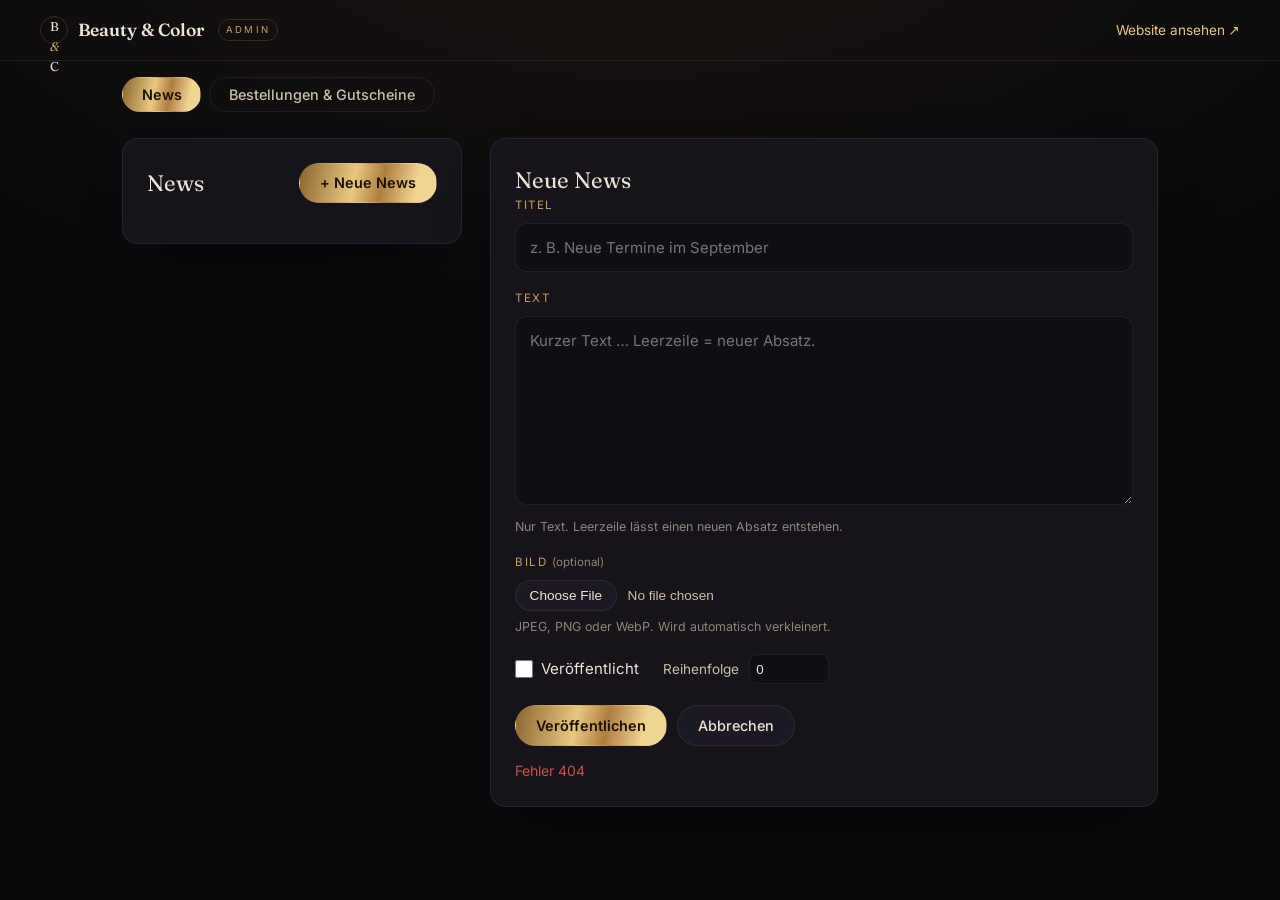
==== admin/index.html @ d02c6340 "Add News-CMS + real PayPal voucher shop (Cloudflare Functions/D1/R2/Access) - News CMS: /admin (Acce" ====
<!DOCTYPE html>
<html lang="de">
<head>
<meta charset="UTF-8">
<meta name="viewport" content="width=device-width, initial-scale=1">
<meta name="theme-color" content="#0a090c">
<meta name="robots" content="noindex,nofollow">
<title>Admin — Beauty &amp; Color Tattoo</title>
<link rel="icon" href="/favicon.ico" sizes="any">
<link rel="stylesheet" href="/assets/css/fonts.css">
<link rel="stylesheet" href="admin.css">
</head>
<body>
<header class="ad-top">
  <div class="ad-brand"><span class="ad-mark">B<em>&amp;</em>C</span> <b>Beauty &amp; Color</b><span class="ad-tag">Admin</span></div>
  <a class="ad-view" href="/" target="_blank" rel="noopener">Website ansehen ↗</a>
</header>

<nav class="ad-tabs">
  <button type="button" class="ad-tab on" data-tab="news">News</button>
  <button type="button" class="ad-tab" data-tab="orders">Bestellungen &amp; Gutscheine</button>
</nav>

<main class="ad-wrap" id="tab-news">
  <!-- Liste -->
  <section class="ad-panel ad-list">
    <div class="ad-panel-head">
      <h2>News</h2>
      <button id="newBtn" class="ad-btn ad-btn--gold" type="button">+ Neue News</button>
    </div>
    <ul id="list" class="ad-items" aria-live="polite"></ul>
    <p id="listEmpty" class="ad-empty" hidden>Noch keine News. Erstelle die erste.</p>
  </section>

  <!-- Editor -->
  <section class="ad-panel ad-editor">
    <h2 id="editorTitle">Neue News</h2>
    <form id="form" autocomplete="off">
      <label class="ad-field">
        <span>Titel</span>
        <input id="f-title" type="text" maxlength="140" required placeholder="z. B. Neue Termine im September">
      </label>

      <label class="ad-field">
        <span>Text</span>
        <textarea id="f-body" rows="7" maxlength="4000" required placeholder="Kurzer Text … Leerzeile = neuer Absatz."></textarea>
        <small>Nur Text. Leerzeile lässt einen neuen Absatz entstehen.</small>
      </label>

      <div class="ad-field">
        <span>Bild <em>(optional)</em></span>
        <input id="f-image" type="file" accept="image/jpeg,image/png,image/webp" class="ad-file">
        <div id="preview" class="ad-preview" hidden>
          <img id="prev-img" alt="Vorschau">
          <button type="button" id="rm-img" class="ad-btn ad-btn--small">Bild entfernen</button>
        </div>
        <small id="imgHint">JPEG, PNG oder WebP. Wird automatisch verkleinert.</small>
      </div>

      <div class="ad-row">
        <label class="ad-check"><input id="f-pub" type="checkbox"> <span>Veröffentlicht</span></label>
        <label class="ad-sort"><span>Reihenfolge</span><input id="f-sort" type="number" value="0" step="1"></label>
      </div>

      <div class="ad-actions">
        <button type="submit" id="saveBtn" class="ad-btn ad-btn--gold">Veröffentlichen</button>
        <button type="button" id="cancelBtn" class="ad-btn">Abbrechen</button>
        <button type="button" id="deleteBtn" class="ad-btn ad-btn--danger" hidden>Löschen</button>
      </div>
      <p id="msg" class="ad-msg" role="status"></p>
    </form>
  </section>
</main>

<section class="ad-orders" id="tab-orders" hidden>
  <div class="ad-panel">
    <div class="ad-panel-head">
      <h2>Bestellungen &amp; Gutscheine</h2>
      <button id="ordersReload" class="ad-btn" type="button">Aktualisieren</button>
    </div>
    <div id="ordersList" class="ad-orders-list" aria-live="polite"></div>
    <p id="ordersEmpty" class="ad-empty" hidden>Noch keine Bestellungen.</p>
    <p id="ordersMsg" class="ad-msg"></p>
  </div>
</section>

<script src="admin.js" defer></script>
</body>
</html>
---- assets/css/fonts.css ----
@font-face{font-family:'Fraunces';font-style:italic;font-weight:300 500;font-display:swap;src:url('../fonts/fraunces-italic-300_500-2886.woff2') format('woff2');unicode-range:U+0100-02BA, U+02BD-02C5, U+02C7-02CC, U+02CE-02D7, U+02DD-02FF, U+0304, U+0308, U+0329, U+1D00-1DBF, U+1E00-1E9F, U+1EF2-1EFF, U+2020, U+20A0-20AB, U+20AD-20C0, U+2113, U+2C60-2C7F, U+A720-A7FF;}
@font-face{font-family:'Fraunces';font-style:italic;font-weight:300 500;font-display:swap;src:url('../fonts/fraunces-italic-300_500-3052.woff2') format('woff2');unicode-range:U+0000-00FF, U+0131, U+0152-0153, U+02BB-02BC, U+02C6, U+02DA, U+02DC, U+0304, U+0308, U+0329, U+2000-206F, U+20AC, U+2122, U+2191, U+2193, U+2212, U+2215, U+FEFF, U+FFFD;}
@font-face{font-family:'Fraunces';font-style:normal;font-weight:300 600;font-display:swap;src:url('../fonts/fraunces-normal-300_600-2886.woff2') format('woff2');unicode-range:U+0100-02BA, U+02BD-02C5, U+02C7-02CC, U+02CE-02D7, U+02DD-02FF, U+0304, U+0308, U+0329, U+1D00-1DBF, U+1E00-1E9F, U+1EF2-1EFF, U+2020, U+20A0-20AB, U+20AD-20C0, U+2113, U+2C60-2C7F, U+A720-A7FF;}
@font-face{font-family:'Fraunces';font-style:normal;font-weight:300 600;font-display:swap;src:url('../fonts/fraunces-normal-300_600-3052.woff2') format('woff2');unicode-range:U+0000-00FF, U+0131, U+0152-0153, U+02BB-02BC, U+02C6, U+02DA, U+02DC, U+0304, U+0308, U+0329, U+2000-206F, U+20AC, U+2122, U+2191, U+2193, U+2212, U+2215, U+FEFF, U+FFFD;}
@font-face{font-family:'Inter';font-style:normal;font-weight:300;font-display:swap;src:url('../fonts/inter-normal-300-2886.woff2') format('woff2');unicode-range:U+0100-02BA, U+02BD-02C5, U+02C7-02CC, U+02CE-02D7, U+02DD-02FF, U+0304, U+0308, U+0329, U+1D00-1DBF, U+1E00-1E9F, U+1EF2-1EFF, U+2020, U+20A0-20AB, U+20AD-20C0, U+2113, U+2C60-2C7F, U+A720-A7FF;}
@font-face{font-family:'Inter';font-style:normal;font-weight:300;font-display:swap;src:url('../fonts/inter-normal-300-3052.woff2') format('woff2');unicode-range:U+0000-00FF, U+0131, U+0152-0153, U+02BB-02BC, U+02C6, U+02DA, U+02DC, U+0304, U+0308, U+0329, U+2000-206F, U+20AC, U+2122, U+2191, U+2193, U+2212, U+2215, U+FEFF, U+FFFD;}
@font-face{font-family:'Inter';font-style:normal;font-weight:400;font-display:swap;src:url('../fonts/inter-normal-400-2886.woff2') format('woff2');unicode-range:U+0100-02BA, U+02BD-02C5, U+02C7-02CC, U+02CE-02D7, U+02DD-02FF, U+0304, U+0308, U+0329, U+1D00-1DBF, U+1E00-1E9F, U+1EF2-1EFF, U+2020, U+20A0-20AB, U+20AD-20C0, U+2113, U+2C60-2C7F, U+A720-A7FF;}
@font-face{font-family:'Inter';font-style:normal;font-weight:400;font-display:swap;src:url('../fonts/inter-normal-400-3052.woff2') format('woff2');unicode-range:U+0000-00FF, U+0131, U+0152-0153, U+02BB-02BC, U+02C6, U+02DA, U+02DC, U+0304, U+0308, U+0329, U+2000-206F, U+20AC, U+2122, U+2191, U+2193, U+2212, U+2215, U+FEFF, U+FFFD;}
@font-face{font-family:'Inter';font-style:normal;font-weight:500;font-display:swap;src:url('../fonts/inter-normal-500-2886.woff2') format('woff2');unicode-range:U+0100-02BA, U+02BD-02C5, U+02C7-02CC, U+02CE-02D7, U+02DD-02FF, U+0304, U+0308, U+0329, U+1D00-1DBF, U+1E00-1E9F, U+1EF2-1EFF, U+2020, U+20A0-20AB, U+20AD-20C0, U+2113, U+2C60-2C7F, U+A720-A7FF;}
@font-face{font-family:'Inter';font-style:normal;font-weight:500;font-display:swap;src:url('../fonts/inter-normal-500-3052.woff2') format('woff2');unicode-range:U+0000-00FF, U+0131, U+0152-0153, U+02BB-02BC, U+02C6, U+02DA, U+02DC, U+0304, U+0308, U+0329, U+2000-206F, U+20AC, U+2122, U+2191, U+2193, U+2212, U+2215, U+FEFF, U+FFFD;}
@font-face{font-family:'Inter';font-style:normal;font-weight:600;font-display:swap;src:url('../fonts/inter-normal-600-2886.woff2') format('woff2');unicode-range:U+0100-02BA, U+02BD-02C5, U+02C7-02CC, U+02CE-02D7, U+02DD-02FF, U+0304, U+0308, U+0329, U+1D00-1DBF, U+1E00-1E9F, U+1EF2-1EFF, U+2020, U+20A0-20AB, U+20AD-20C0, U+2113, U+2C60-2C7F, U+A720-A7FF;}
@font-face{font-family:'Inter';font-style:normal;font-weight:600;font-display:swap;src:url('../fonts/inter-normal-600-3052.woff2') format('woff2');unicode-range:U+0000-00FF, U+0131, U+0152-0153, U+02BB-02BC, U+02C6, U+02DA, U+02DC, U+0304, U+0308, U+0329, U+2000-206F, U+20AC, U+2122, U+2191, U+2193, U+2212, U+2215, U+FEFF, U+FFFD;}
@font-face{font-family:'Kaushan Script';font-style:normal;font-weight:400;font-display:swap;src:url('../fonts/kaushan-script-normal-400-2886.woff2') format('woff2');unicode-range:U+0100-02BA, U+02BD-02C5, U+02C7-02CC, U+02CE-02D7, U+02DD-02FF, U+0304, U+0308, U+0329, U+1D00-1DBF, U+1E00-1E9F, U+1EF2-1EFF, U+2020, U+20A0-20AB, U+20AD-20C0, U+2113, U+2C60-2C7F, U+A720-A7FF;}
@font-face{font-family:'Kaushan Script';font-style:normal;font-weight:400;font-display:swap;src:url('../fonts/kaushan-script-normal-400-3052.woff2') format('woff2');unicode-range:U+0000-00FF, U+0131, U+0152-0153, U+02BB-02BC, U+02C6, U+02DA, U+02DC, U+0304, U+0308, U+0329, U+2000-206F, U+20AC, U+2122, U+2191, U+2193, U+2212, U+2215, U+FEFF, U+FFFD;}
---- admin/admin.css ----
/* Beauty & Color — Admin. Reduced, but same dark/gold brand tokens. */
:root{
  --black:#0a090c; --panel:#100e13; --panel-2:#16131a; --surface:#1d1922;
  --bone:#ece3d3; --bone-2:#cabfa9; --mute:#8f8676;
  --gold:#c99f56; --gold-lt:#e7c880; --danger:#c2544a;
  --line:rgba(201,159,86,.20); --line-soft:rgba(236,227,211,.08);
  --gold-grad:linear-gradient(102deg,#8a6530,#e7c880 40%,#b07d3f 60%,#f0d492 84%);
  --ff-disp:"Fraunces",Georgia,serif; --ff-sans:"Inter",system-ui,sans-serif;
  --r:12px;
}
*{margin:0;padding:0;box-sizing:border-box}
body{font-family:var(--ff-sans);background:var(--black);color:var(--bone);
  font-size:15px;line-height:1.55;-webkit-font-smoothing:antialiased;min-height:100vh}
body::before{content:"";position:fixed;inset:0;z-index:0;pointer-events:none;
  background:radial-gradient(120% 80% at 50% -10%,rgba(120,86,44,.14),transparent 58%),var(--black)}
button{font-family:inherit;cursor:pointer}
a{color:var(--gold-lt);text-decoration:none}

.ad-top{position:relative;z-index:1;display:flex;align-items:center;justify-content:space-between;
  padding:16px clamp(16px,4vw,40px);border-bottom:1px solid var(--line-soft)}
.ad-brand{display:flex;align-items:center;gap:.6rem;font-family:var(--ff-disp);font-size:1.1rem}
.ad-mark{border:1px solid var(--line);border-radius:50%;width:2.2em;height:2.2em;display:grid;place-items:center;font-size:.8rem}
.ad-mark em{font-style:italic;background:var(--gold-grad);-webkit-background-clip:text;background-clip:text;color:transparent}
.ad-tag{font-family:var(--ff-sans);font-size:.6rem;letter-spacing:.24em;text-transform:uppercase;
  color:var(--gold);border:1px solid var(--line);border-radius:100px;padding:.3em .7em;margin-left:.3rem}
.ad-view{font-size:.85rem}

.ad-wrap{position:relative;z-index:1;display:grid;grid-template-columns:340px 1fr;gap:clamp(16px,2.5vw,28px);
  padding:clamp(16px,3vw,32px);max-width:1100px;margin:0 auto;align-items:start}
.ad-panel{background:var(--panel-2);border:1px solid var(--line-soft);border-radius:16px;
  padding:clamp(16px,2.4vw,24px);box-shadow:0 30px 60px -30px rgba(0,0,0,.8)}
.ad-panel-head{display:flex;align-items:center;justify-content:space-between;margin-bottom:1rem}
.ad-panel h2{font-family:var(--ff-disp);font-weight:400;font-size:1.4rem}

.ad-items{list-style:none;display:flex;flex-direction:column;gap:.5rem}
.ad-item{border:1px solid var(--line-soft);border-radius:var(--r);padding:.8rem .9rem;background:var(--panel);
  cursor:pointer;transition:.25s;display:flex;flex-direction:column;gap:.25rem}
.ad-item:hover{border-color:var(--line)}
.ad-item.active{border-color:var(--gold);background:var(--surface)}
.ad-item b{font-family:var(--ff-disp);font-weight:400;font-size:1.02rem;color:var(--bone)}
.ad-item-meta{display:flex;gap:.5rem;align-items:center;font-size:.72rem;color:var(--mute)}
.ad-badge{font-size:.6rem;letter-spacing:.1em;text-transform:uppercase;padding:.25em .6em;border-radius:100px;border:1px solid var(--line-soft)}
.ad-badge--on{color:#0a1f10;background:var(--gold-grad);border-color:transparent;font-weight:600}
.ad-badge--off{color:var(--mute)}
.ad-empty{color:var(--mute);font-size:.9rem;padding:.5rem 0}

.ad-field{display:block;margin-bottom:1.1rem}
.ad-field>span{display:block;font-size:.72rem;letter-spacing:.14em;text-transform:uppercase;color:var(--gold);margin-bottom:.5rem}
.ad-field>span em{color:var(--mute);font-style:normal;text-transform:none;letter-spacing:0}
.ad-field input[type=text],.ad-field textarea{width:100%;background:var(--panel);border:1px solid var(--line-soft);
  border-radius:var(--r);color:var(--bone);padding:.8em .9em;font:inherit;transition:border-color .25s}
.ad-field input:focus,.ad-field textarea:focus{outline:none;border-color:var(--gold)}
.ad-field textarea{resize:vertical}
.ad-field small{display:block;color:var(--mute);font-size:.78rem;margin-top:.4rem}
.ad-file{width:100%;font-size:.85rem;color:var(--bone-2)}
.ad-file::file-selector-button{font-family:inherit;background:var(--surface);color:var(--bone);
  border:1px solid var(--line-soft);border-radius:100px;padding:.5em 1em;margin-right:.8em;cursor:pointer}

.ad-preview{margin-top:.8rem;display:flex;align-items:center;gap:.8rem}
.ad-preview[hidden]{display:none}
.ad-preview img{width:120px;height:76px;object-fit:cover;border-radius:8px;border:1px solid var(--line)}

.ad-row{display:flex;gap:1.5rem;align-items:center;flex-wrap:wrap;margin-bottom:1.3rem}
.ad-check{display:flex;align-items:center;gap:.5rem;cursor:pointer}
.ad-check input{width:18px;height:18px;accent-color:var(--gold)}
.ad-sort{display:flex;align-items:center;gap:.6rem;font-size:.85rem;color:var(--bone-2)}
.ad-sort input{width:80px;background:var(--panel);border:1px solid var(--line-soft);border-radius:8px;color:var(--bone);padding:.5em}

.ad-actions{display:flex;gap:.6rem;flex-wrap:wrap;align-items:center}
.ad-btn{background:var(--surface);color:var(--bone);border:1px solid var(--line-soft);border-radius:100px;
  padding:.75em 1.4em;font-size:.9rem;font-weight:500;transition:.25s}
.ad-btn:hover{border-color:var(--gold)}
.ad-btn--gold{background:var(--gold-grad);color:#1a1206;border-color:transparent;font-weight:600}
.ad-btn--gold:hover{filter:brightness(1.07)}
.ad-btn--danger{color:var(--danger);border-color:rgba(194,84,74,.4);margin-left:auto}
.ad-btn--danger:hover{background:var(--danger);color:#fff;border-color:var(--danger)}
.ad-btn--small{padding:.5em 1em;font-size:.82rem}
.ad-btn[disabled]{opacity:.5;pointer-events:none}

.ad-msg{margin-top:.9rem;font-size:.88rem;min-height:1.2em}
.ad-msg.ok{color:var(--gold-lt)}
.ad-msg.err{color:var(--danger)}

/* tabs */
.ad-tabs{position:relative;z-index:1;display:flex;gap:.5rem;max-width:1100px;margin:1rem auto -.4rem;padding:0 clamp(16px,3vw,32px)}
.ad-tab{background:transparent;color:var(--bone-2);border:1px solid var(--line-soft);border-radius:100px;padding:.55em 1.3em;font-size:.9rem;font-weight:500;font-family:inherit;transition:.25s}
.ad-tab:hover{border-color:var(--gold)}
.ad-tab.on{background:var(--gold-grad);color:#1a1206;border-color:transparent;font-weight:600}

/* orders */
.ad-orders{position:relative;z-index:1;max-width:1100px;margin:0 auto;padding:clamp(16px,3vw,32px)}
.ad-orders-list{display:flex;flex-direction:column;gap:.8rem}
.ad-order{border:1px solid var(--line-soft);border-radius:12px;background:var(--panel);padding:1rem 1.1rem}
.ad-order-head{display:flex;justify-content:space-between;align-items:flex-start;gap:1rem}
.ad-order-head b{font-family:var(--ff-disp);font-weight:400;font-size:1.05rem;color:var(--bone)}
.ad-order-meta{font-size:.78rem;color:var(--mute);margin-top:.2rem}
.ad-voucher{display:flex;align-items:center;gap:.8rem;flex-wrap:wrap;border-top:1px solid var(--line-soft);padding-top:.6rem;margin-top:.6rem}
.ad-vcode{font-family:var(--ff-disp);letter-spacing:.08em;color:var(--gold-lt);font-size:1rem}
.ad-vval{color:var(--bone-2);font-size:.85rem}
.ad-vstat{font-size:.6rem;letter-spacing:.1em;text-transform:uppercase;padding:.25em .6em;border-radius:100px;border:1px solid var(--line-soft);color:var(--bone-2)}
.ad-vstat--active{color:#0a1f10;background:var(--gold-grad);border-color:transparent;font-weight:600}
.ad-vstat--redeemed,.ad-vstat--cancelled,.ad-vstat--expired{color:#c2544a;border-color:rgba(194,84,74,.4)}
.ad-vact{margin-left:auto;display:flex;gap:.4rem;flex-wrap:wrap}

@media(max-width:760px){ .ad-wrap{grid-template-columns:1fr} .ad-vact{margin-left:0;width:100%} }
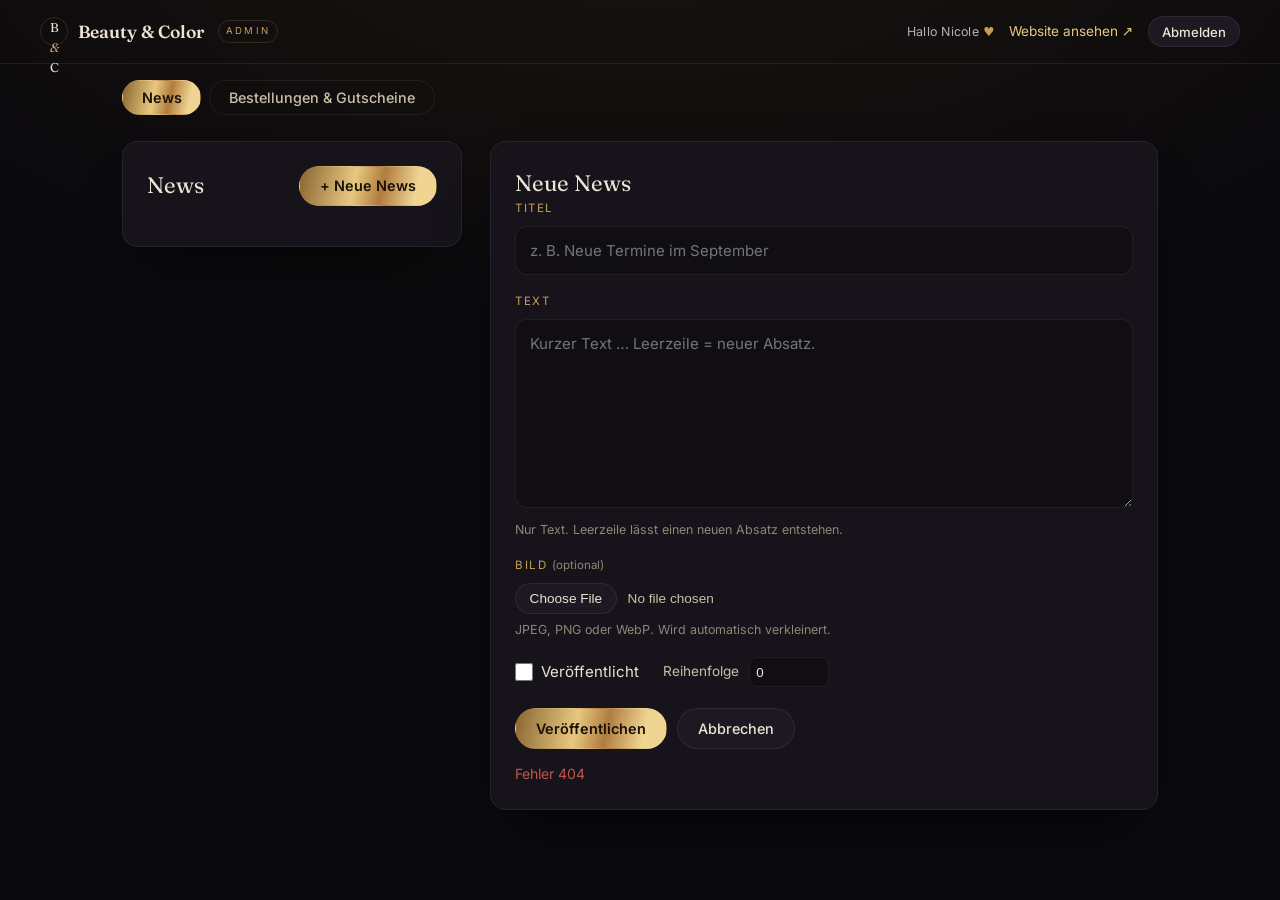
==== commit 7991d397: "Eigener Admin-Login statt Cloudflare Access /admin wird jetzt durch einen selbst gebauten Login gesc" ====
--- a/admin/index.html
+++ b/admin/index.html
@@ -13,7 +13,11 @@
 <body>
 <header class="ad-top">
   <div class="ad-brand"><span class="ad-mark">B<em>&amp;</em>C</span> <b>Beauty &amp; Color</b><span class="ad-tag">Admin</span></div>
-  <a class="ad-view" href="/" target="_blank" rel="noopener">Website ansehen ↗</a>
+  <div class="ad-top-right">
+    <span class="ad-hello" id="adHello">Hallo Nicole <span class="ad-heart">&#9829;</span></span>
+    <a class="ad-view" href="/" target="_blank" rel="noopener">Website ansehen ↗</a>
+    <button type="button" id="logoutBtn" class="ad-btn ad-btn--small">Abmelden</button>
+  </div>
 </header>
 
 <nav class="ad-tabs">
--- a/admin/admin.css
+++ b/admin/admin.css
@@ -103,3 +103,9 @@
 .ad-vact{margin-left:auto;display:flex;gap:.4rem;flex-wrap:wrap}
 
 @media(max-width:760px){ .ad-wrap{grid-template-columns:1fr} .ad-vact{margin-left:0;width:100%} }
+
+/* Kopfzeile rechts: Begrüßung + Abmelden (eigener Login, kein Cloudflare Access) */
+.ad-top-right{display:flex;align-items:center;gap:.9rem;flex-wrap:wrap;justify-content:flex-end}
+.ad-hello{font-size:.78rem;color:#b9aeb4;letter-spacing:.02em;white-space:nowrap}
+.ad-heart{color:#c99f56}
+@media (max-width:560px){.ad-hello{display:none}}
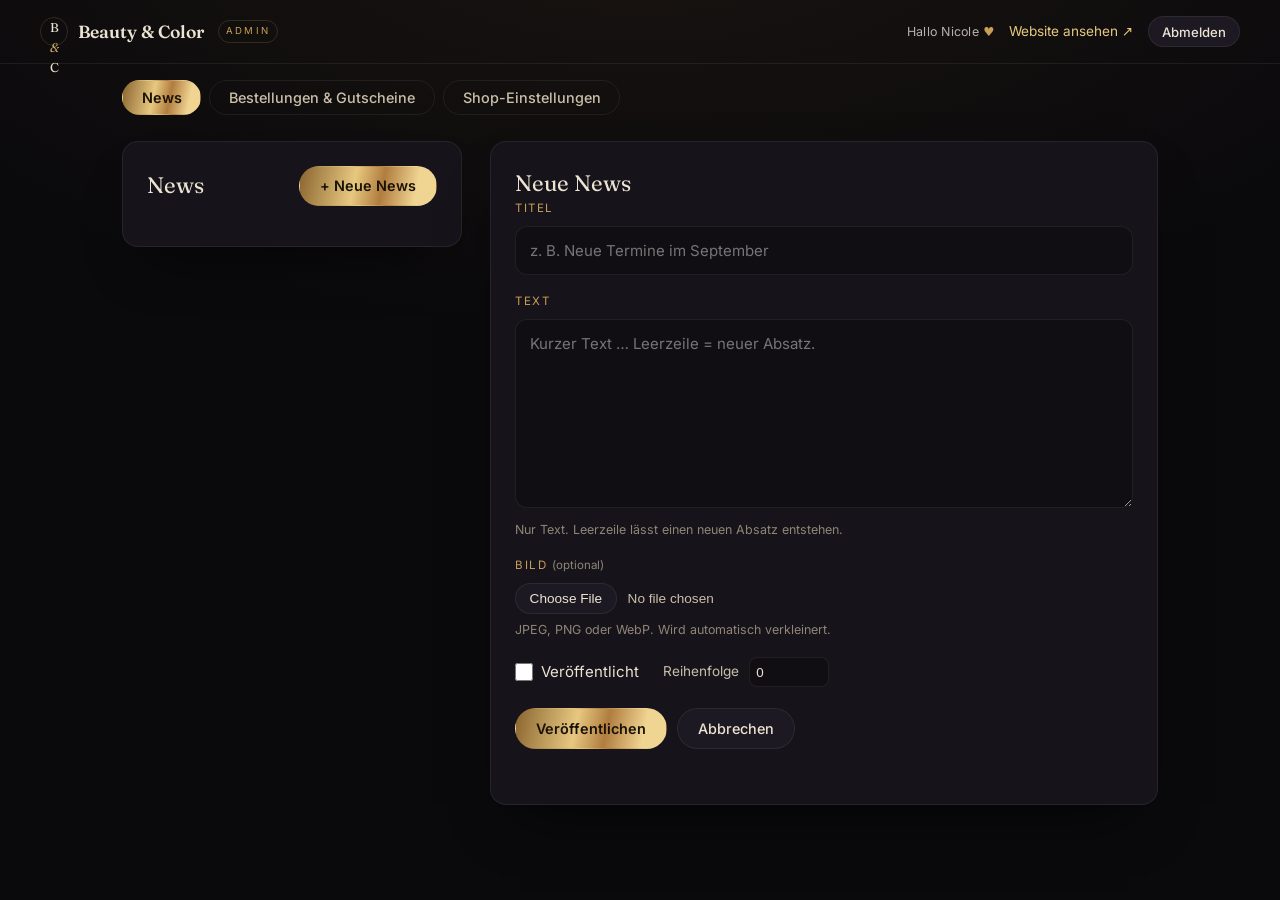
==== commit 6190edc8: "Shop-Einstellungen im Admin: PayPal und Resend ohne Code pflegbar Neuer Tab "Shop-Einstellungen" im " ====
--- a/admin/index.html
+++ b/admin/index.html
@@ -23,6 +23,7 @@
 <nav class="ad-tabs">
   <button type="button" class="ad-tab on" data-tab="news">News</button>
   <button type="button" class="ad-tab" data-tab="orders">Bestellungen &amp; Gutscheine</button>
+  <button type="button" class="ad-tab" data-tab="settings">Shop-Einstellungen</button>
 </nav>
 
 <main class="ad-wrap" id="tab-news">
@@ -88,6 +89,73 @@
   </div>
 </section>
 
+<section class="ad-orders" id="tab-settings" hidden>
+  <div class="ad-panel">
+    <div class="ad-panel-head">
+      <h2>Shop-Einstellungen</h2>
+      <button id="setTest" class="ad-btn" type="button">Verbindung testen</button>
+    </div>
+
+    <p class="ad-hint">Hier trägst Du die Zugangsdaten für die Bezahlung und den E-Mail-Versand
+      ein. Sie werden <strong>verschlüsselt auf dem Server</strong> gespeichert und nie wieder
+      angezeigt — nur die letzten vier Zeichen zur Kontrolle. Leer lassen heißt: unverändert.</p>
+
+    <form id="setForm" autocomplete="off">
+      <h3 class="ad-sub">PayPal</h3>
+
+      <label class="ad-field">
+        <span>PayPal Client ID</span>
+        <input id="s-PAYPAL_CLIENT_ID" type="text" autocomplete="off" spellcheck="false">
+        <small class="ad-state" id="st-PAYPAL_CLIENT_ID"></small>
+      </label>
+
+      <label class="ad-field">
+        <span>PayPal Secret</span>
+        <input id="s-PAYPAL_SECRET" type="password" autocomplete="new-password" spellcheck="false">
+        <small class="ad-state" id="st-PAYPAL_SECRET"></small>
+      </label>
+
+      <label class="ad-field">
+        <span>PayPal Webhook ID</span>
+        <input id="s-PAYPAL_WEBHOOK_ID" type="password" autocomplete="new-password" spellcheck="false">
+        <small class="ad-state" id="st-PAYPAL_WEBHOOK_ID"></small>
+      </label>
+
+      <label class="ad-field">
+        <span>PayPal Umgebung</span>
+        <select id="s-PAYPAL_ENV">
+          <option value="sandbox">Sandbox (Testbetrieb)</option>
+          <option value="live">Live (echtes Geld)</option>
+        </select>
+        <small class="ad-state" id="st-PAYPAL_ENV"></small>
+      </label>
+
+      <h3 class="ad-sub">E-Mail-Versand (optional)</h3>
+
+      <label class="ad-field">
+        <span>Resend API Key</span>
+        <input id="s-RESEND_API_KEY" type="password" autocomplete="new-password" spellcheck="false" placeholder="re_…">
+        <small class="ad-state" id="st-RESEND_API_KEY"></small>
+      </label>
+
+      <label class="ad-field">
+        <span>Absender-E-Mail</span>
+        <input id="s-MAIL_FROM" type="email" autocomplete="off" placeholder="shop@beautyandcolor-gelsenkirchen.de">
+        <small class="ad-state" id="st-MAIL_FROM"></small>
+      </label>
+
+      <div class="ad-actions">
+        <button type="submit" id="setSave" class="ad-btn ad-btn--gold">Speichern</button>
+      </div>
+      <p id="setMsg" class="ad-msg" role="status"></p>
+    </form>
+
+    <p class="ad-hint ad-hint--last">Ohne PayPal-Daten bleibt der Shop sichtbar und zeigt statt der
+      Bezahlung den WhatsApp-Hinweis. Ohne Resend funktioniert der Kauf ebenfalls — der Gutschein
+      erscheint dann direkt auf der Bestätigungsseite.</p>
+  </div>
+</section>
+
 <script src="admin.js" defer></script>
 </body>
 </html>
--- a/admin/admin.css
+++ b/admin/admin.css
@@ -109,3 +109,12 @@
 .ad-hello{font-size:.78rem;color:#b9aeb4;letter-spacing:.02em;white-space:nowrap}
 .ad-heart{color:#c99f56}
 @media (max-width:560px){.ad-hello{display:none}}
+
+/* Shop-Einstellungen */
+.ad-sub{margin:1.6rem 0 .8rem;font-size:.72rem;letter-spacing:.16em;text-transform:uppercase;color:#c99f56}
+.ad-sub:first-child{margin-top:0}
+.ad-hint{font-size:.82rem;line-height:1.6;color:#b9aeb4;margin:0 0 1.2rem}
+.ad-hint--last{margin:1.4rem 0 0;padding-top:1rem;border-top:1px solid rgba(236,227,211,.08)}
+.ad-state{display:block;margin-top:.35rem;font-size:.72rem;color:#8b8189}
+.ad-state--on{color:#9fd6a8}
+.ad-field select{background:#0d0b10;border:1px solid rgba(236,227,211,.14);border-radius:8px;color:#ece3d3;padding:.7em .8em;font:inherit}
